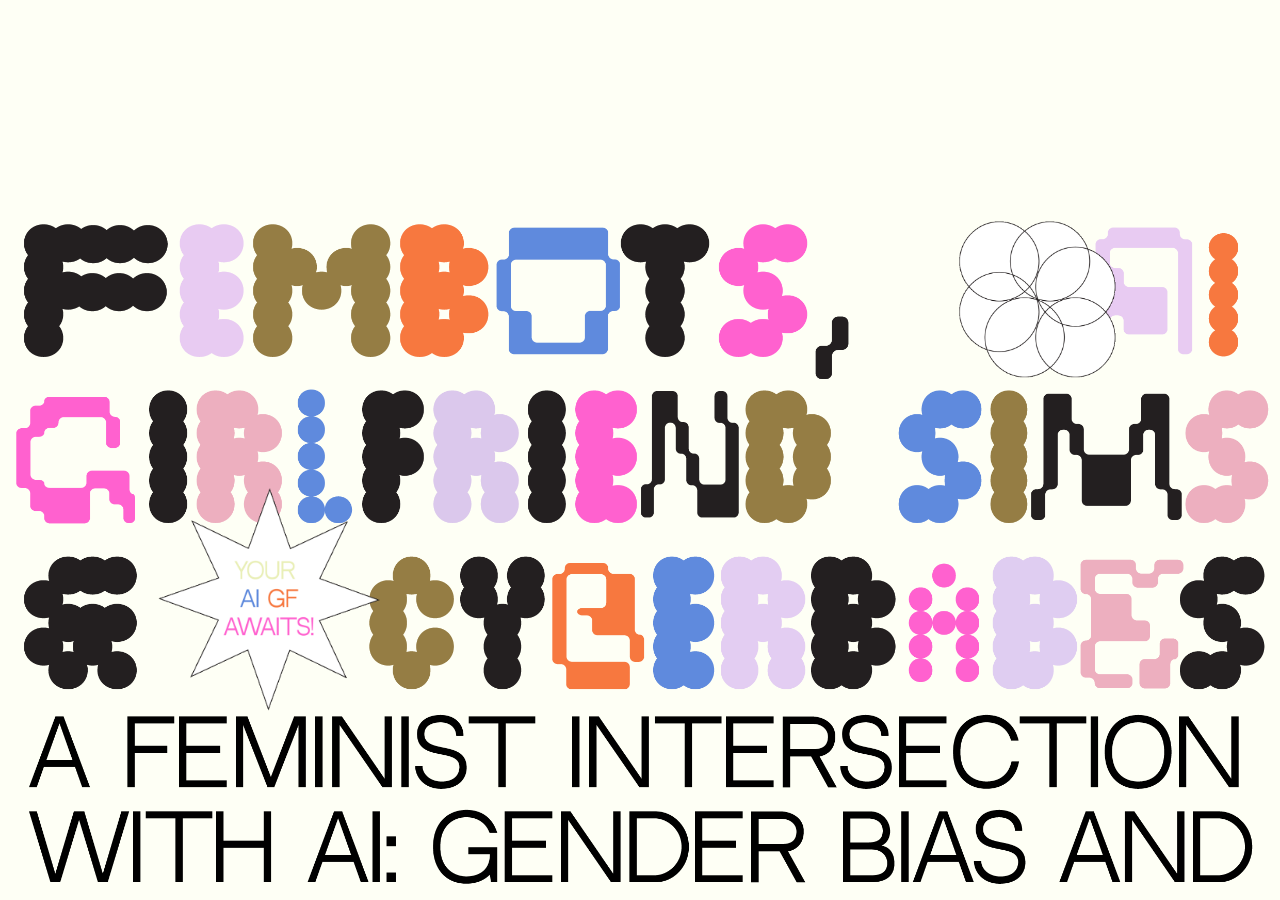
==== index.html @ c336d5c9 "icon + title edit" ====
<!DOCTYPE html>
<html lang="en">
<head>
    <meta charset="UTF-8">
    <meta http-equiv="X-UA-Compatible" content="IE=edge">
    <meta name="viewport" content="width=device-width, initial-scale=1.0">
    <title>Gender Bias and Representation in AI</title>
    <link rel="stylesheet" href="style.css">
    <link rel="icon" href="icon.png">
</head>
<body>
    

    <div class="intersectionalgif">
        <img src="intersectionalgif.gif" alt="Intersectional GIF"
        width="55%">
    </div>  

    <div class="aigfawaits">
        <img src="aigfawaits.giff.gif" alt="Your AI GF Awaits"
        width="20%">
    </div>  

</body>
</html>
---- style.css ----
body {
    background-color: #FEFFF5;
    background-image: url(indexbgimage.png);
    background-size: 100%;
}



div.intersectionalgif{
    margin-top: 205px;
    margin-left: 940px;
}

div.aigfawaits{
    margin-left: 150px;
    margin-top: 90px;
}
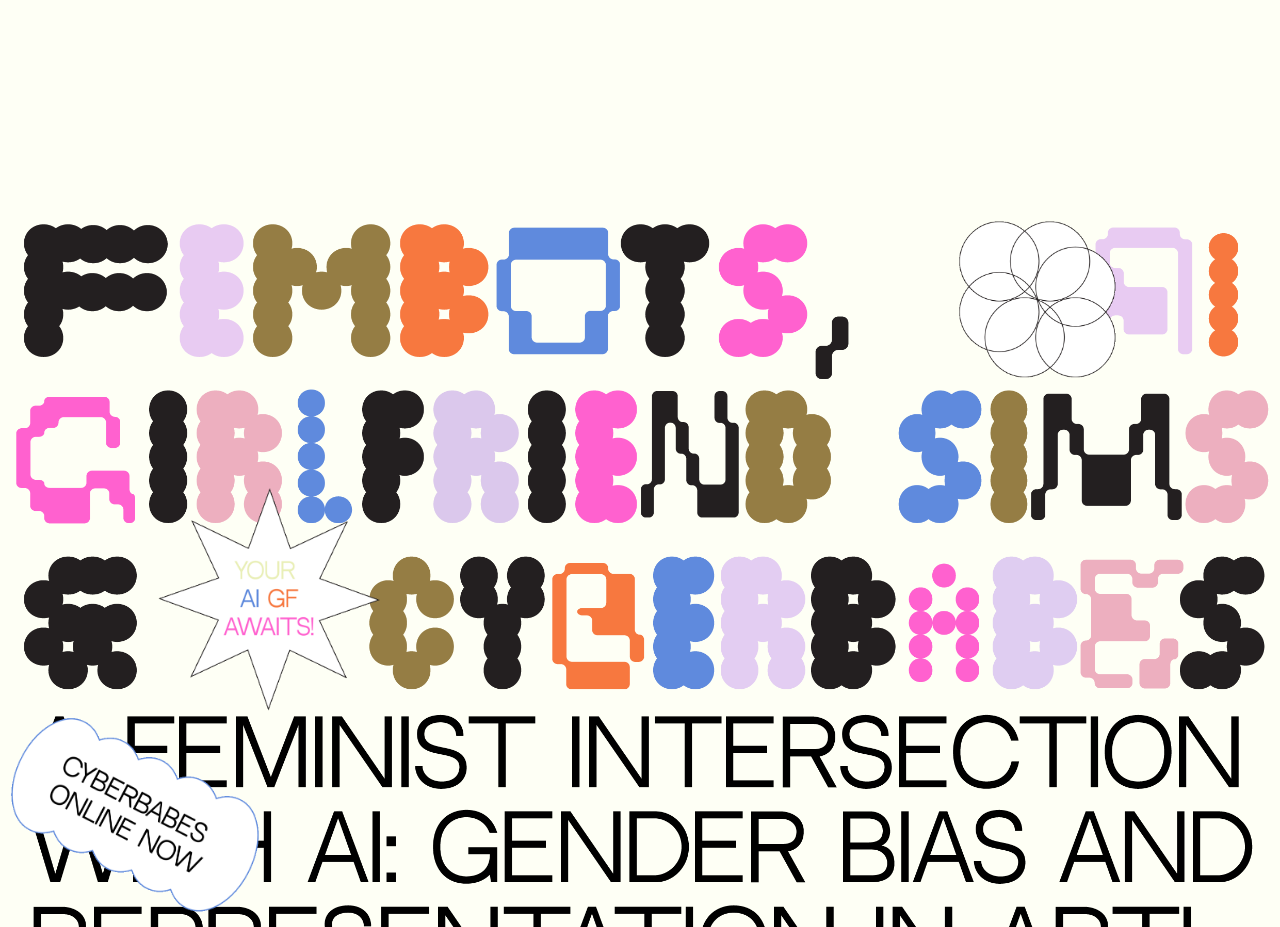
==== commit 1db158de: "cyberbabes image upload" ====
--- a/index.html
+++ b/index.html
@@ -21,5 +21,12 @@
         width="20%">
     </div>  
 
+    <div class="cyberbabes">
+        <img src="cyberbabes.gif" alt="Cyberbabes Online Now"
+        width="20%">
+    </div> 
+
+
+
 </body>
 </html>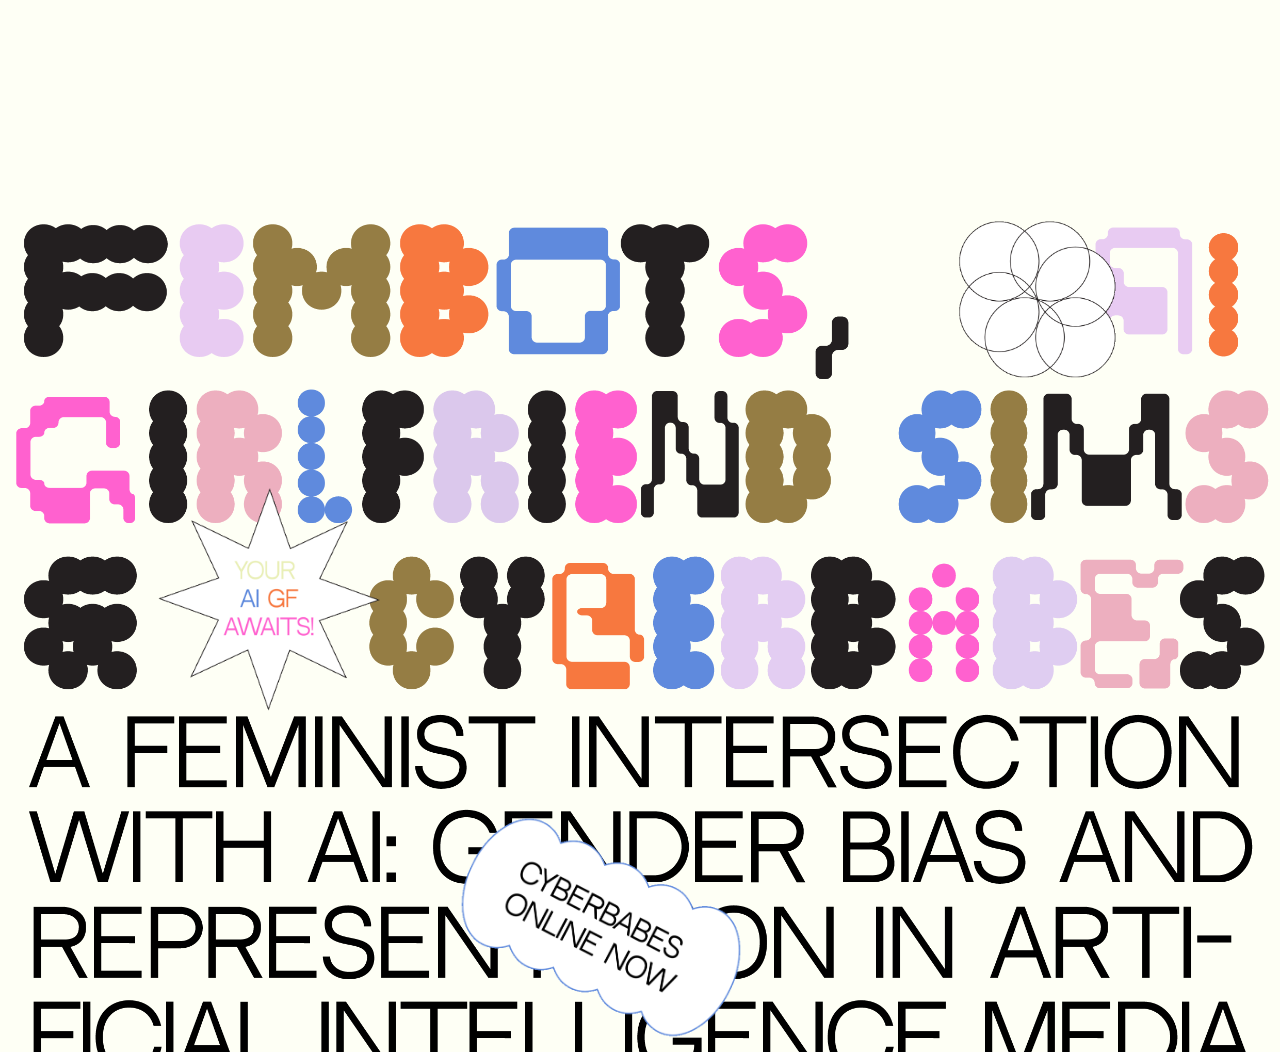
==== commit 935d7e75: """ ====
--- a/index.html
+++ b/index.html
@@ -23,7 +23,7 @@
 
     <div class="cyberbabes">
         <img src="cyberbabes.gif" alt="Cyberbabes Online Now"
-        width="20%">
+        width="35%">
     </div> 
 
 
--- a/style.css
+++ b/style.css
@@ -16,4 +16,9 @@
 div.aigfawaits{
     margin-left: 150px;
     margin-top: 90px;
+}
+
+div.cyberbabes{
+    margin-top: 100px;
+    margin-left: 450px;
 }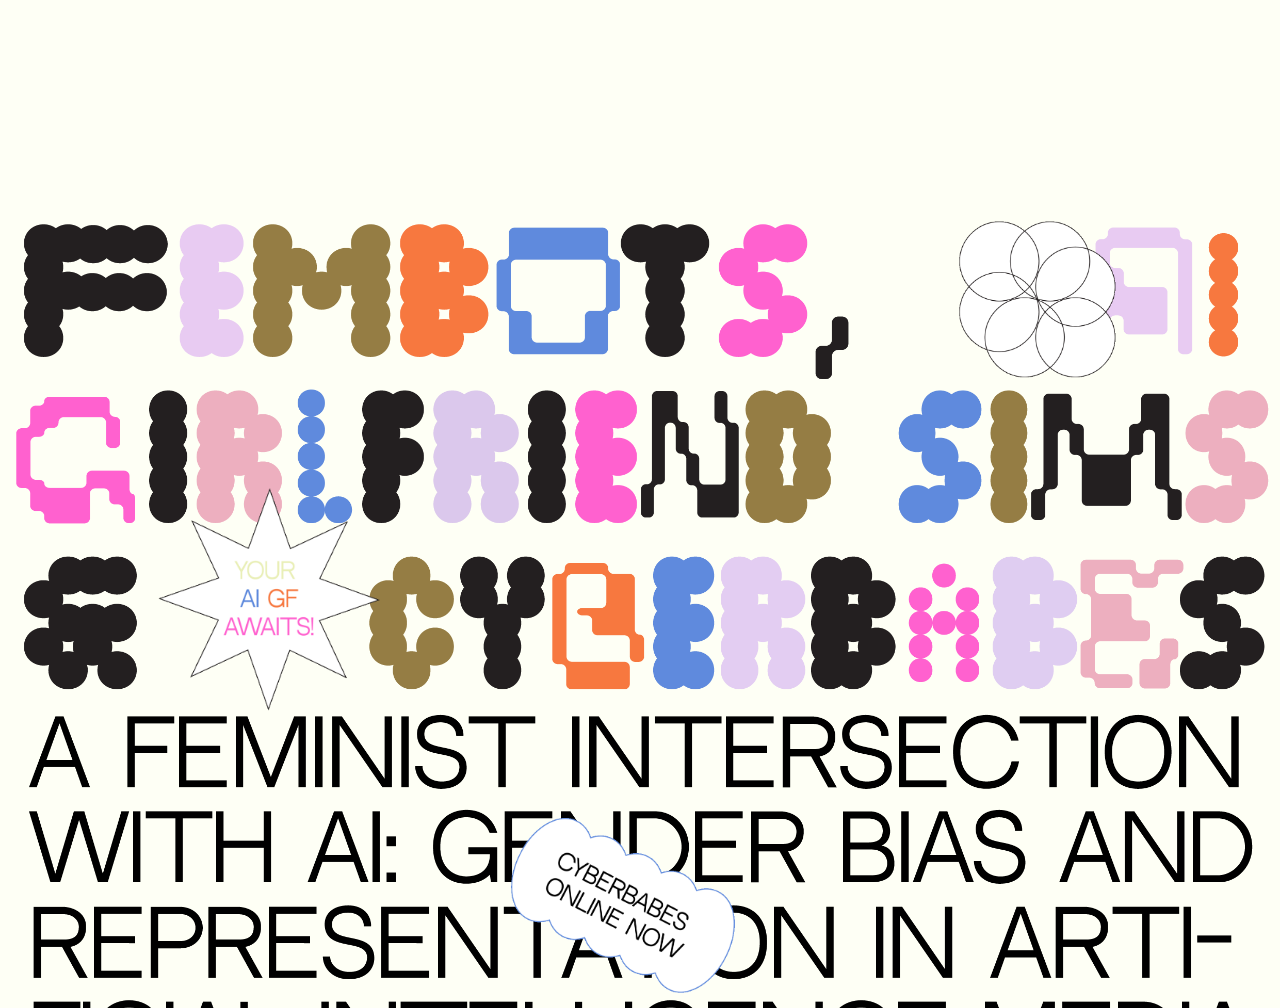
==== commit 46321fd8: """ ====
--- a/index.html
+++ b/index.html
@@ -23,7 +23,7 @@
 
     <div class="cyberbabes">
         <img src="cyberbabes.gif" alt="Cyberbabes Online Now"
-        width="35%">
+        width="30%">
     </div> 
 
 
--- a/style.css
+++ b/style.css
@@ -20,5 +20,5 @@
 
 div.cyberbabes{
     margin-top: 100px;
-    margin-left: 450px;
+    margin-left: 500px;
 }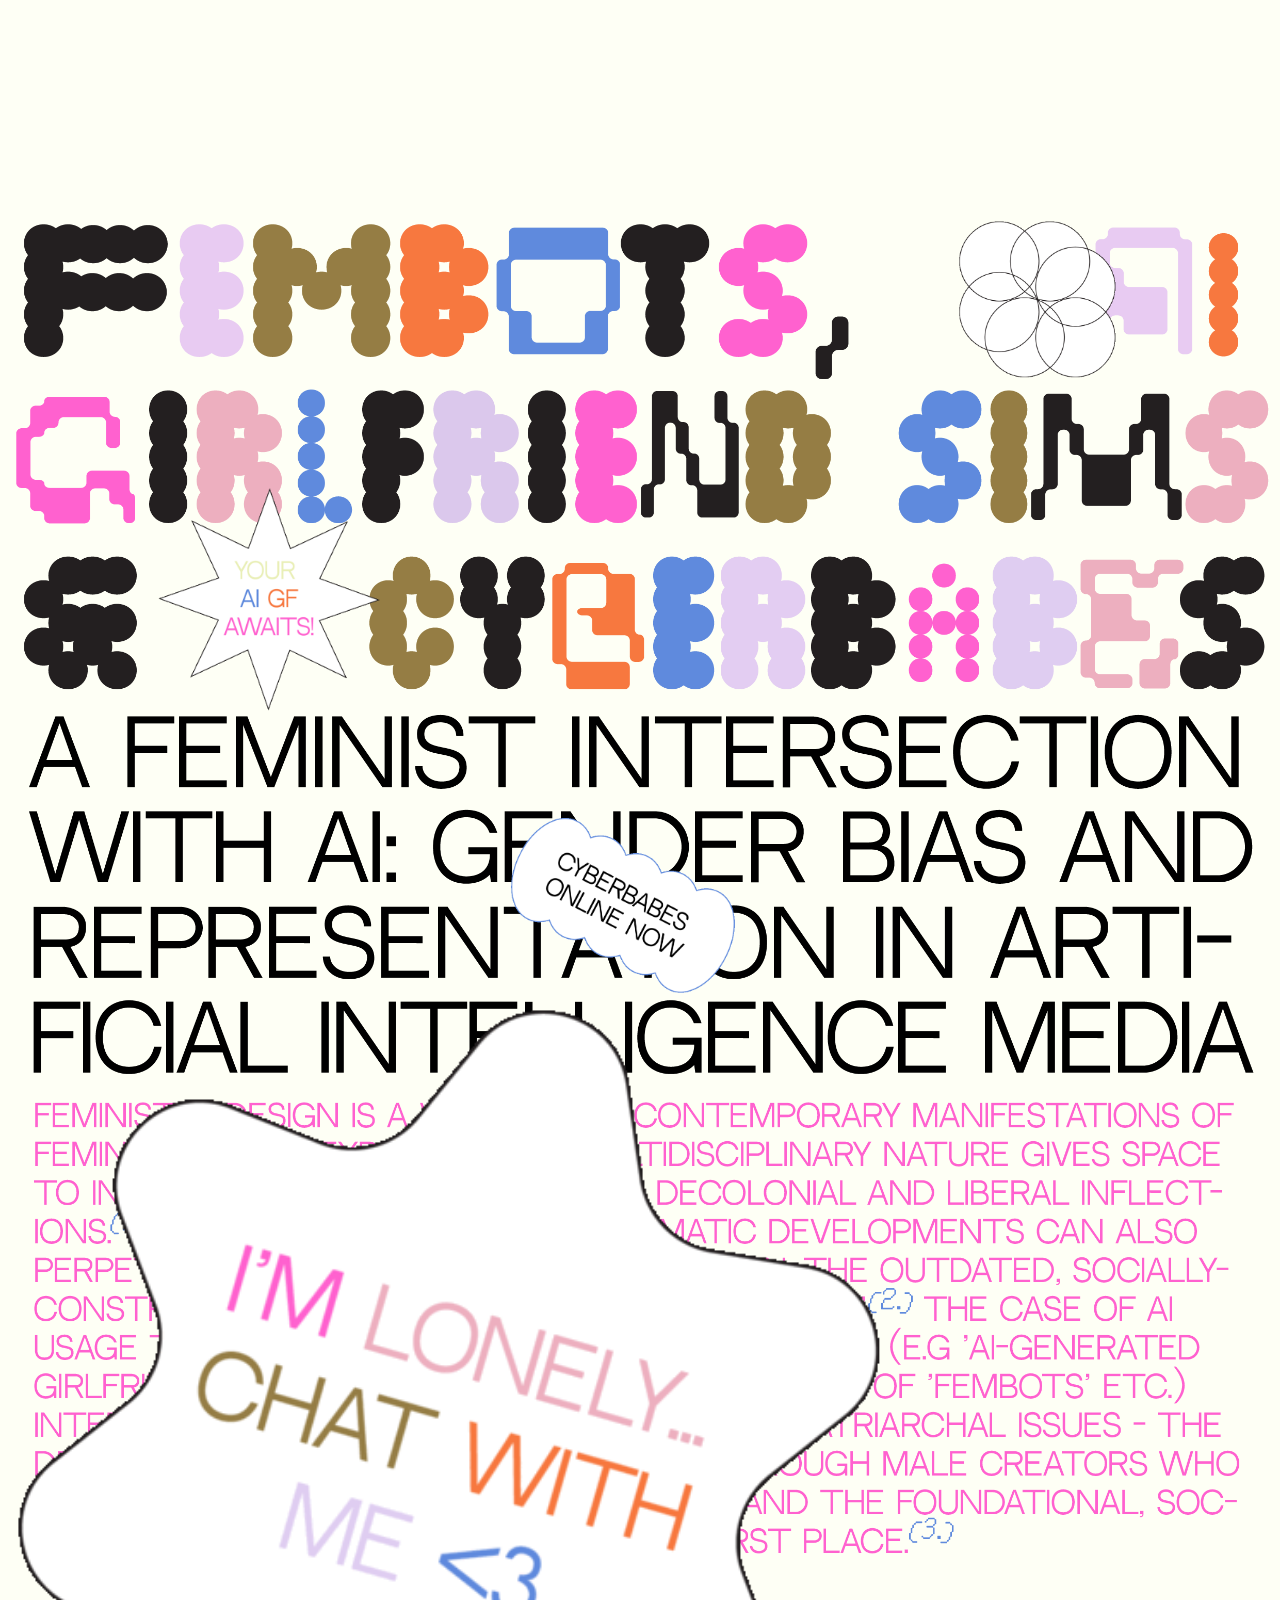
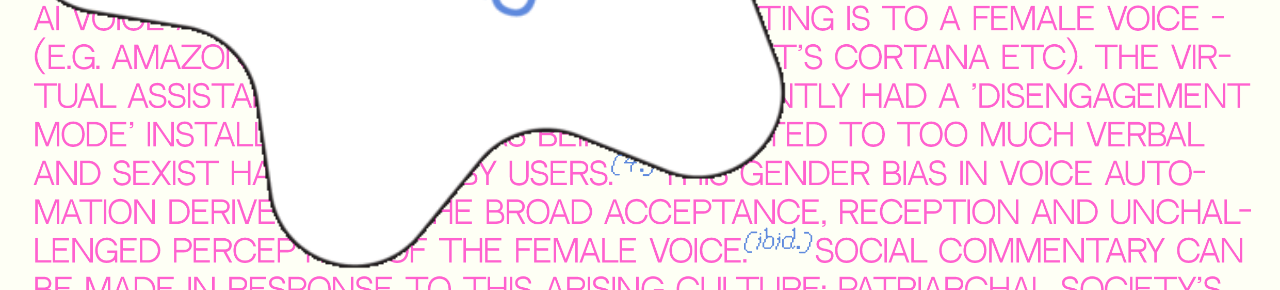
==== commit 59b21cfa: "lonely image" ====
--- a/index.html
+++ b/index.html
@@ -26,6 +26,11 @@
         width="30%">
     </div> 
 
+    <div class="lonely">
+        <img src="lonely.gif" alt="I'm Lonely... Chat With Me"
+        width="70%">
+    </div> 
+
 
 
 </body>
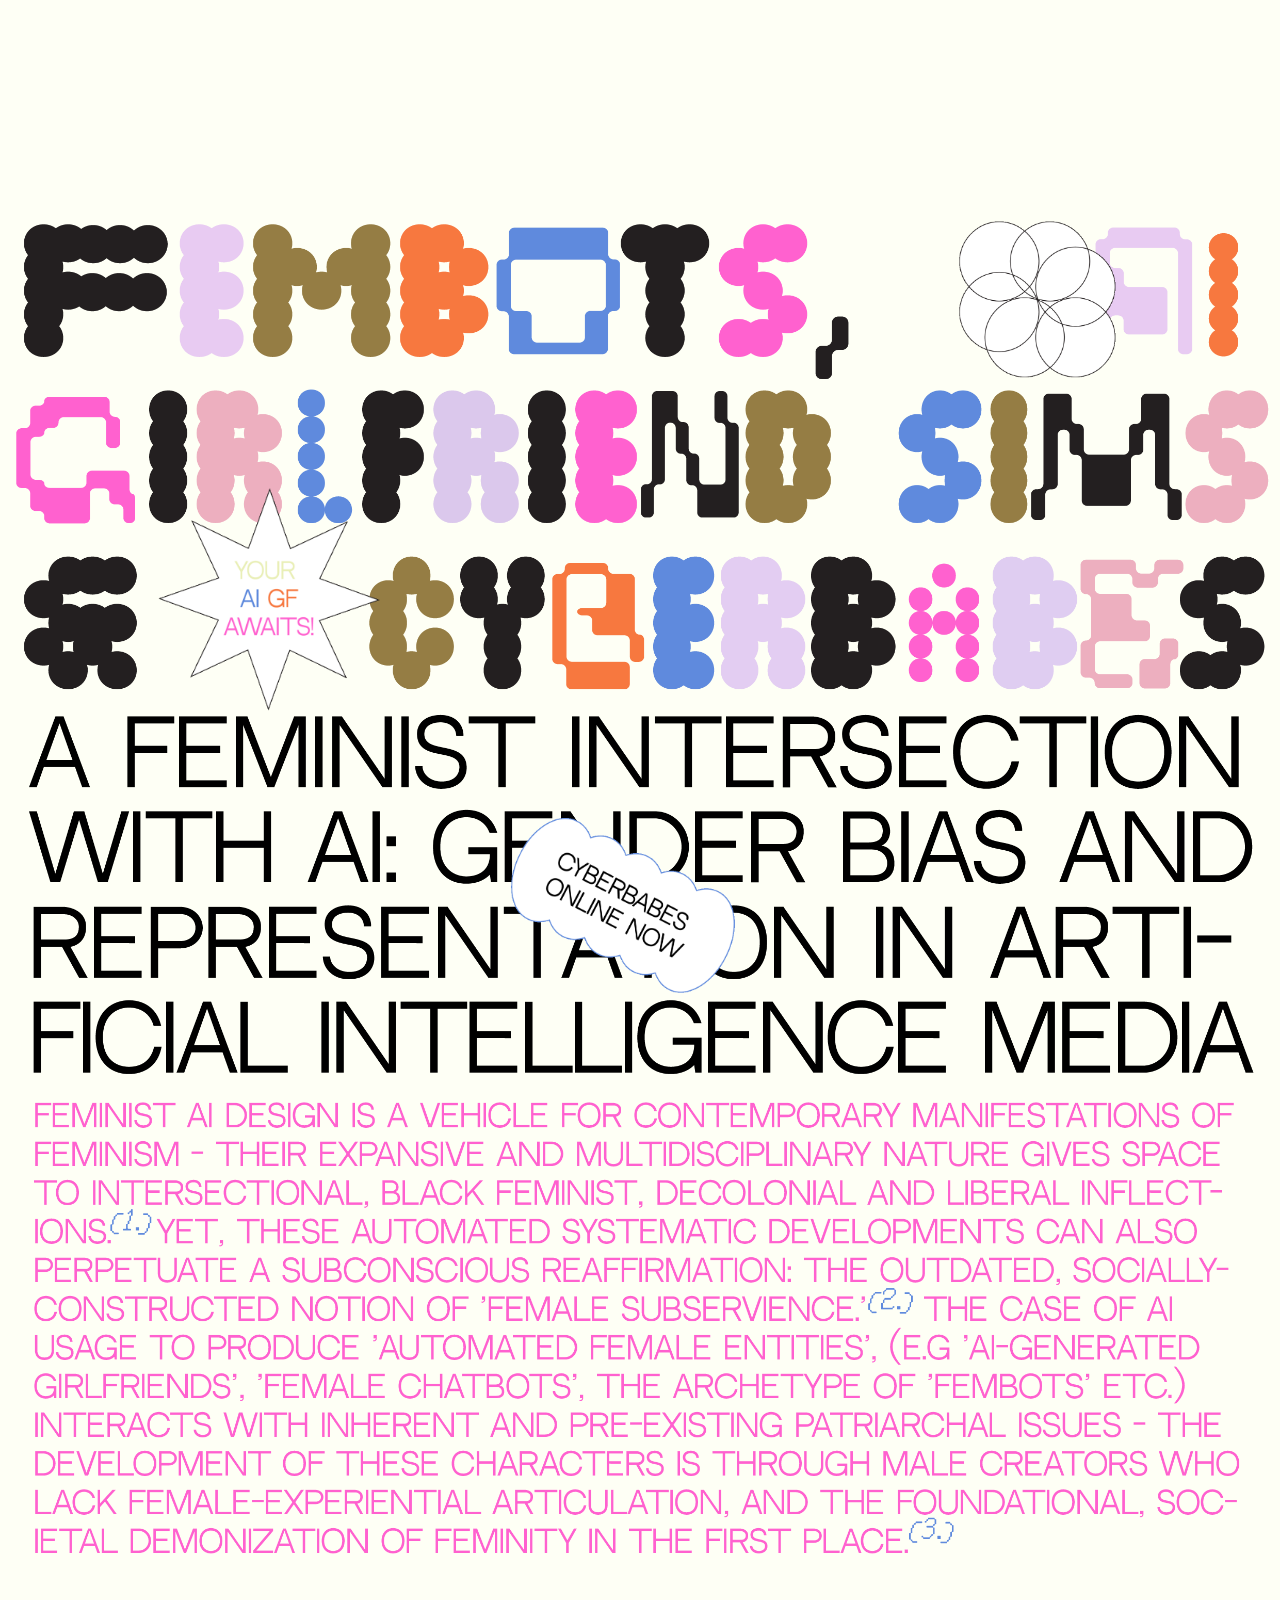
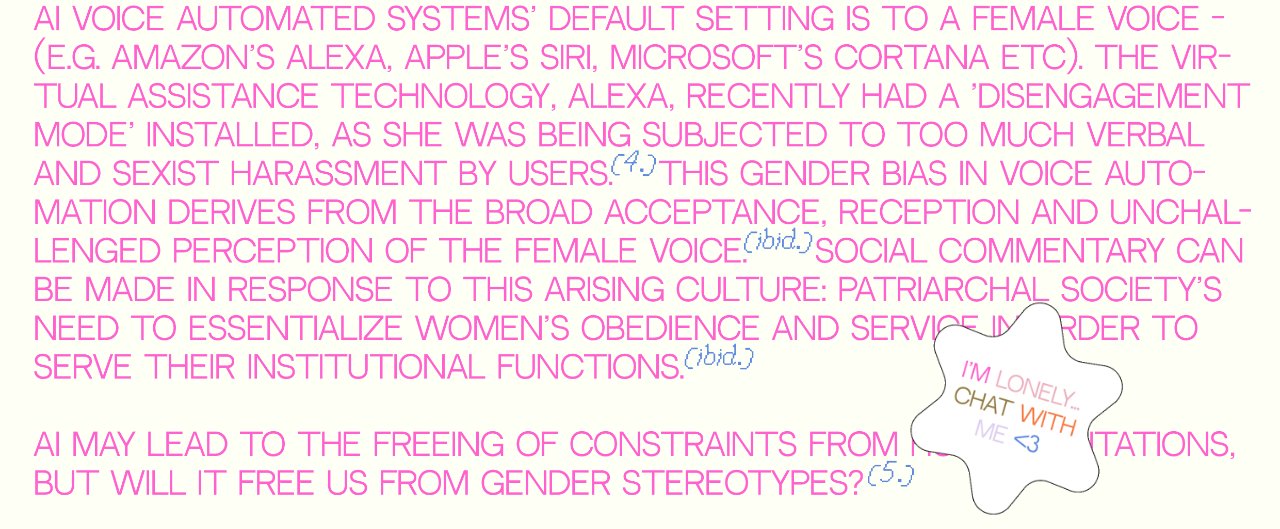
==== commit 2cd5845e: """ ====
--- a/index.html
+++ b/index.html
@@ -28,7 +28,7 @@
 
     <div class="lonely">
         <img src="lonely.gif" alt="I'm Lonely... Chat With Me"
-        width="70%">
+        width="60%">
     </div> 
 
 
--- a/style.css
+++ b/style.css
@@ -21,4 +21,9 @@
 div.cyberbabes{
     margin-top: 100px;
     margin-left: 500px;
+}
+
+div.lonely{
+    margin-top: 900px;
+    margin-left: 900px;
 }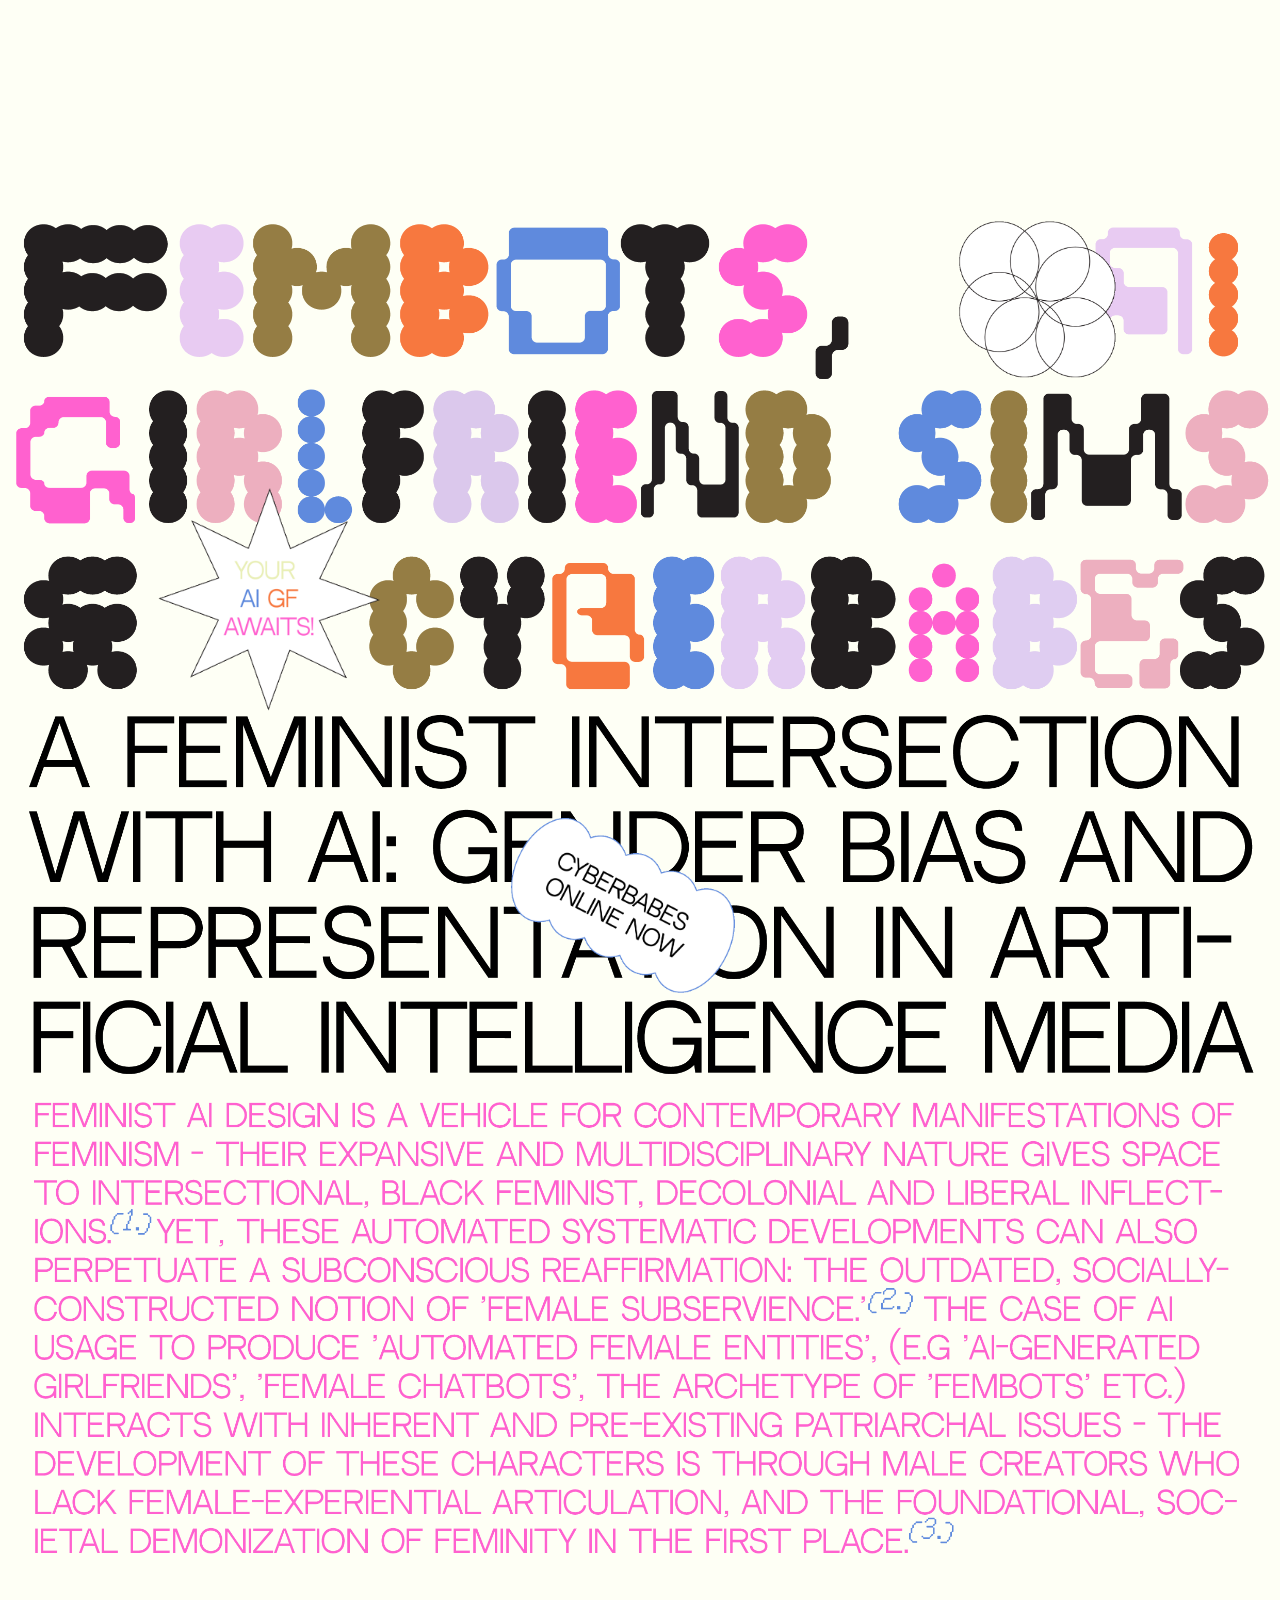
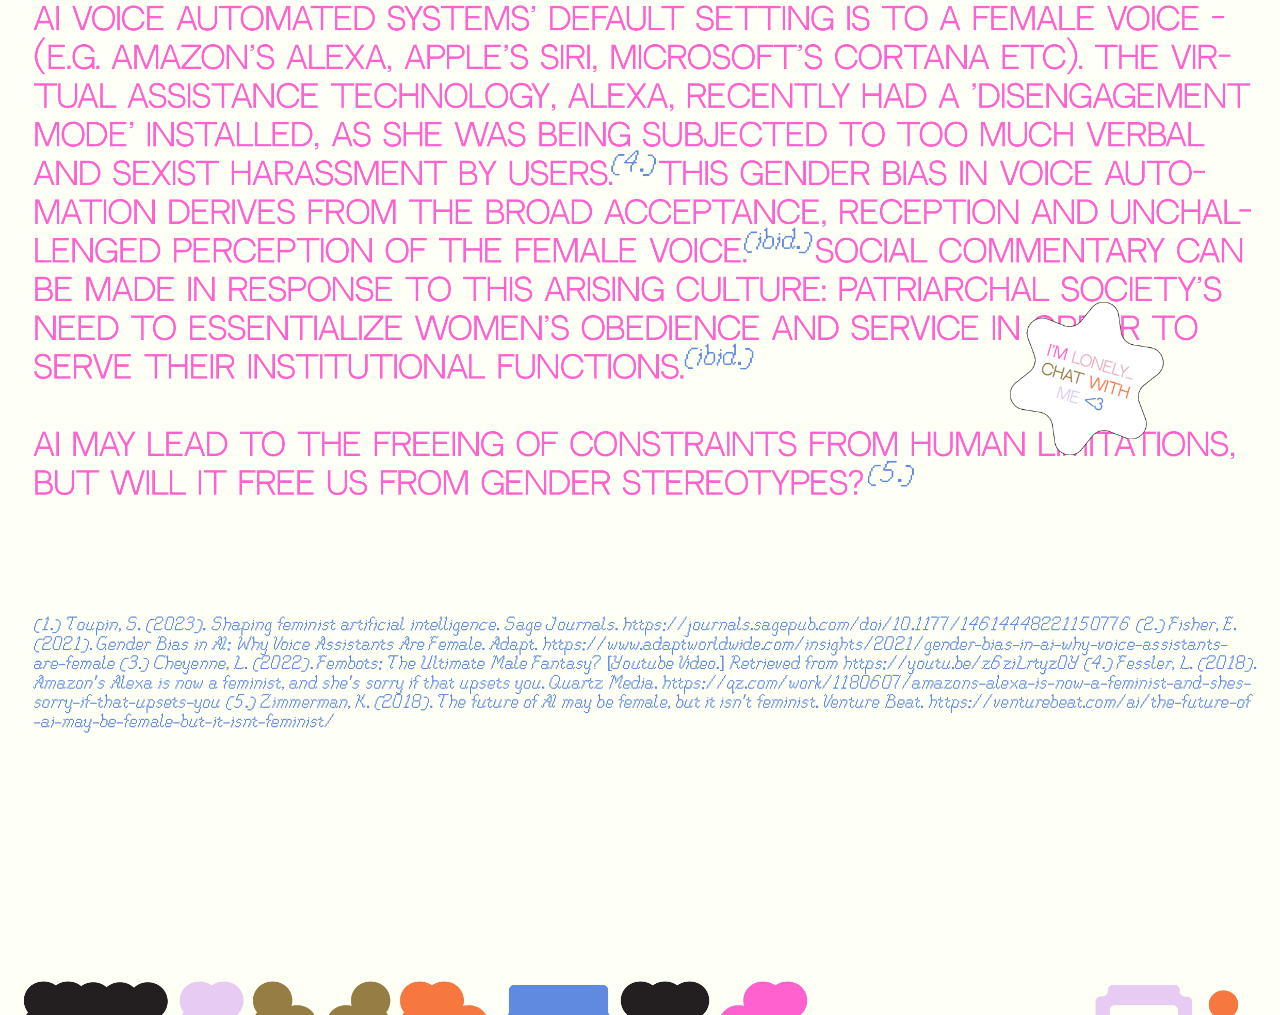
==== commit 3e632866: "transaprentpadiing" ====
--- a/index.html
+++ b/index.html
@@ -31,6 +31,11 @@
         width="60%">
     </div> 
 
+    <div class="transparentpadding">
+        <img src="transparentpadding.png" alt="Transparent Padding"
+        width="60%">
+    </div> 
+
 
 
 </body>
--- a/style.css
+++ b/style.css
@@ -25,5 +25,5 @@
 
 div.lonely{
     margin-top: 900px;
-    margin-left: 900px;
+    margin-left: 1000px;
 }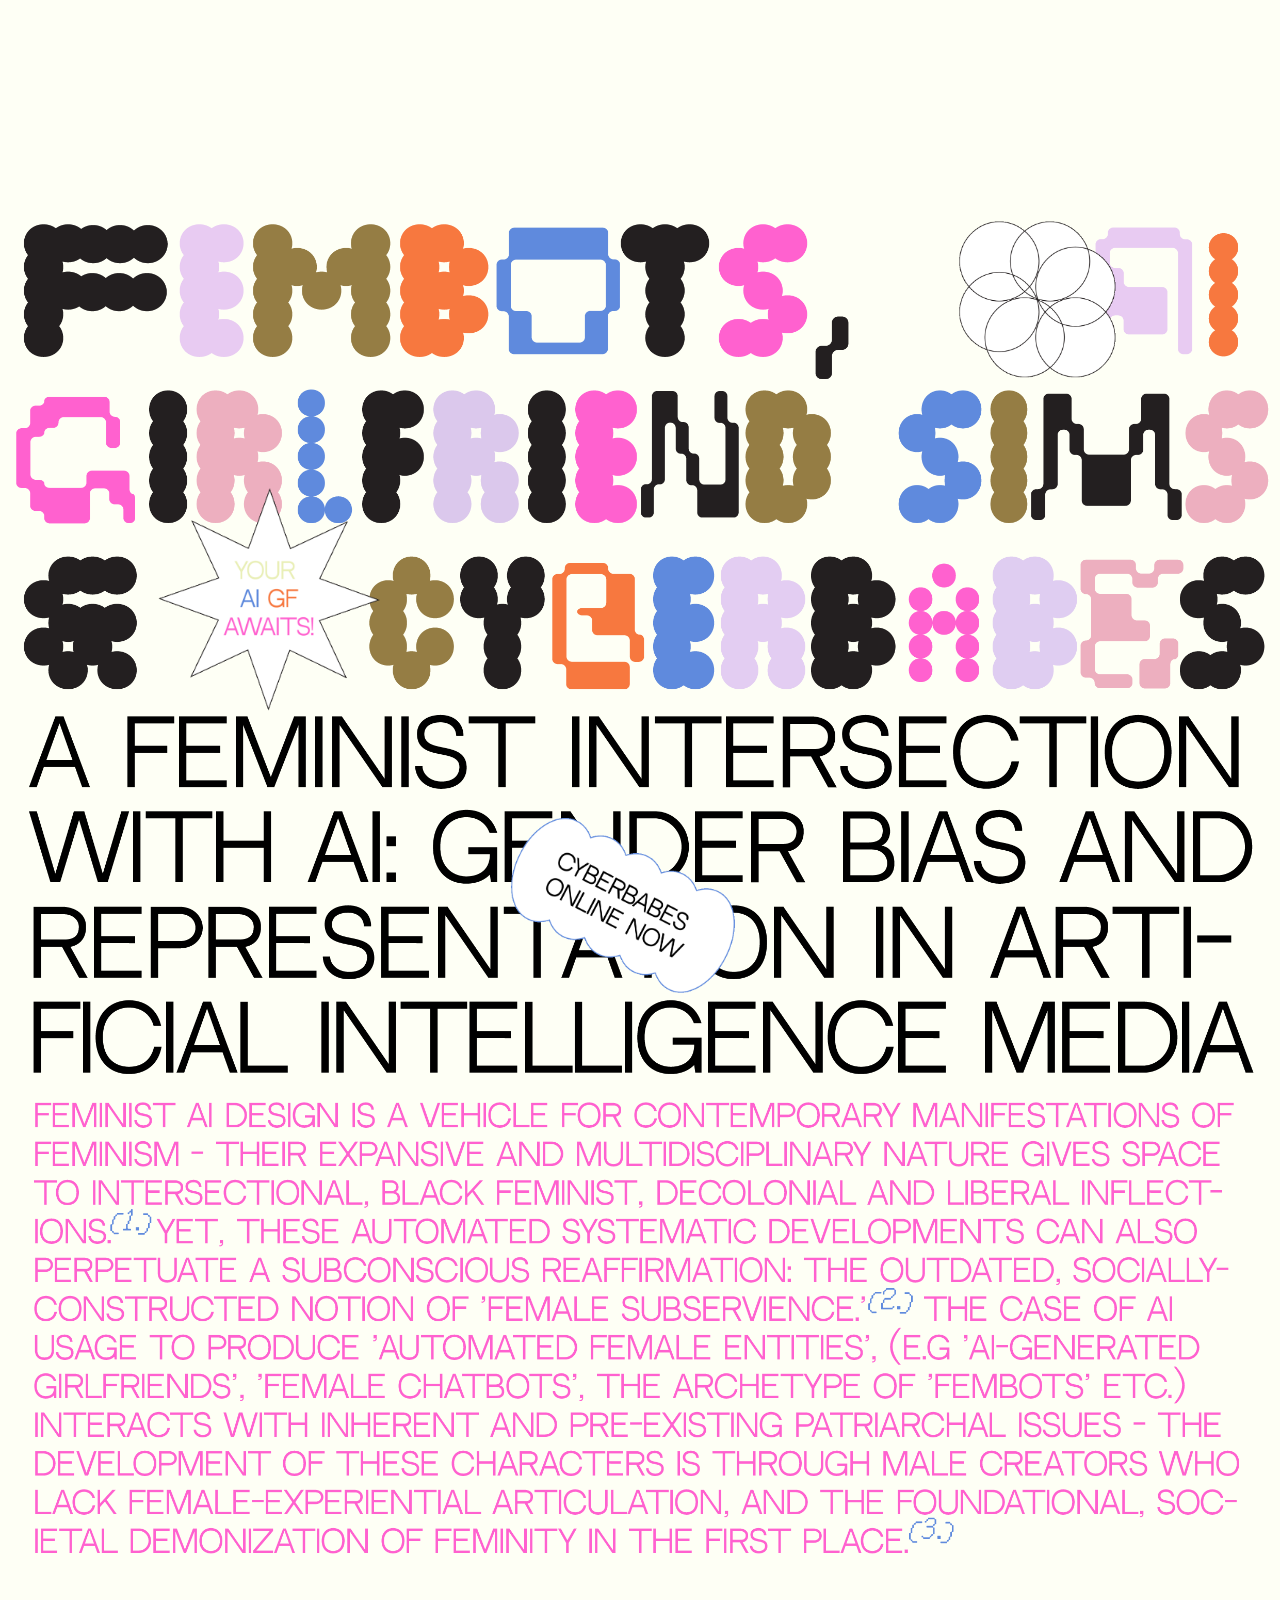
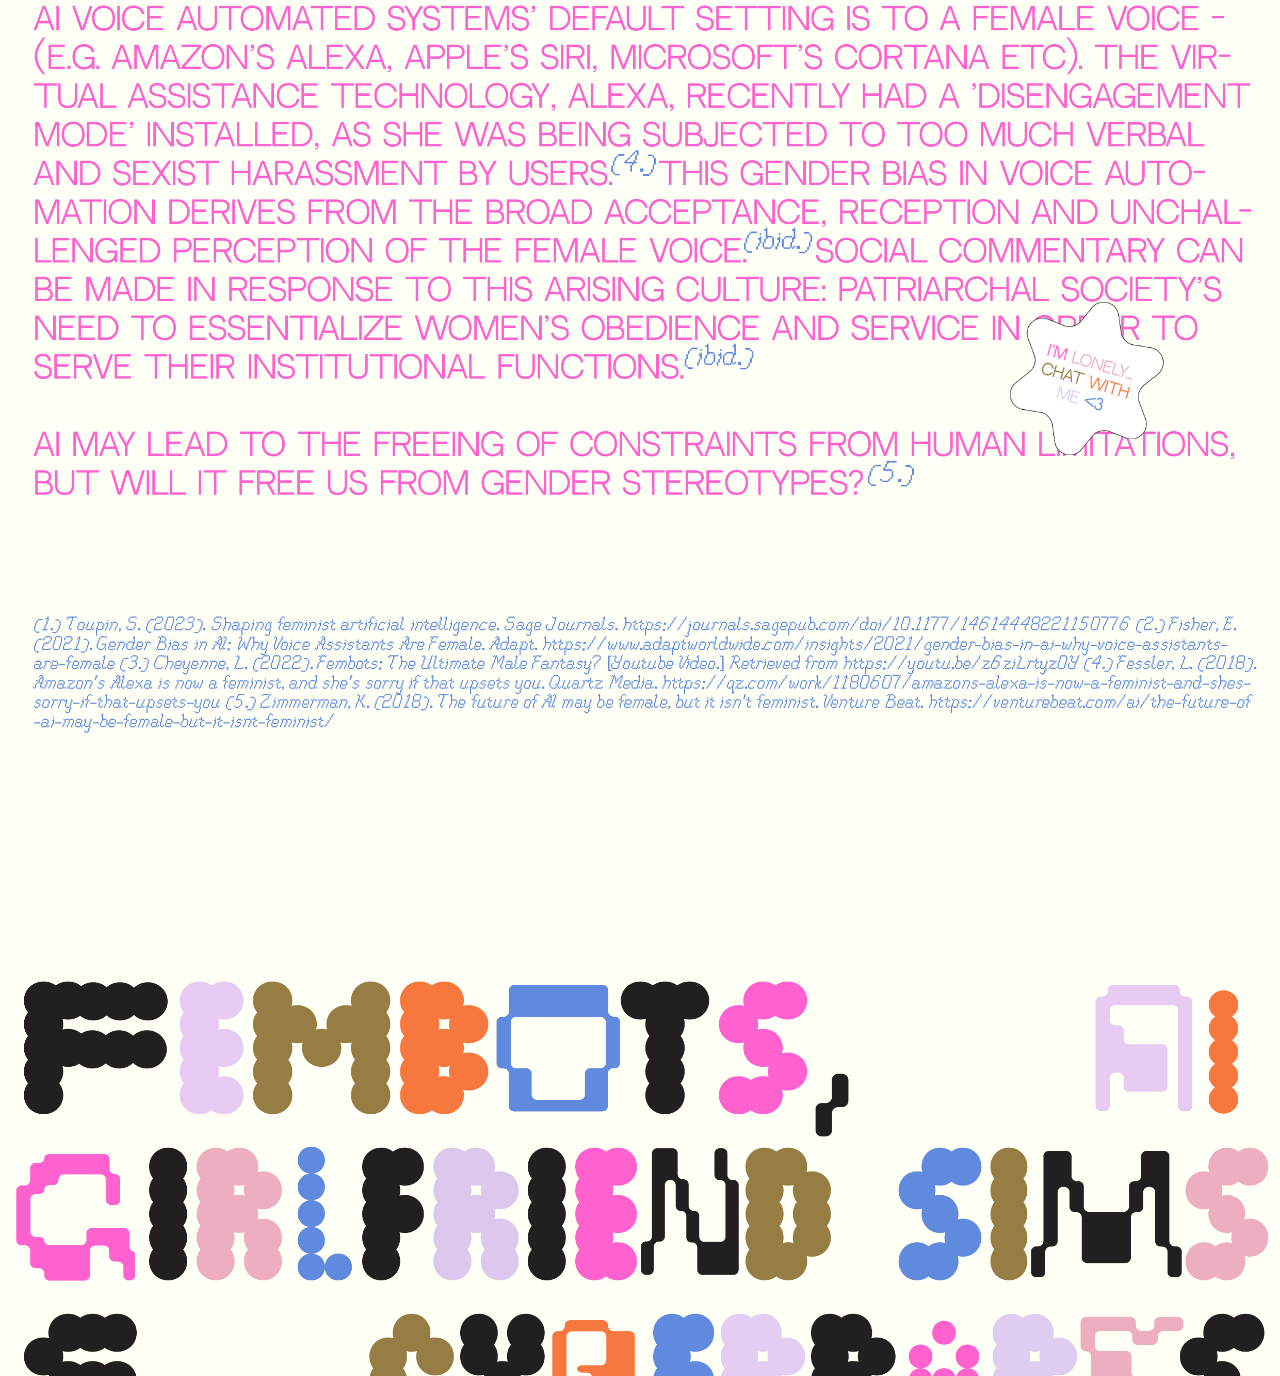
==== commit 5002a158: """ ====
--- a/index.html
+++ b/index.html
@@ -33,7 +33,7 @@
 
     <div class="transparentpadding">
         <img src="transparentpadding.png" alt="Transparent Padding"
-        width="60%">
+        width="100%">
     </div> 
 
 
